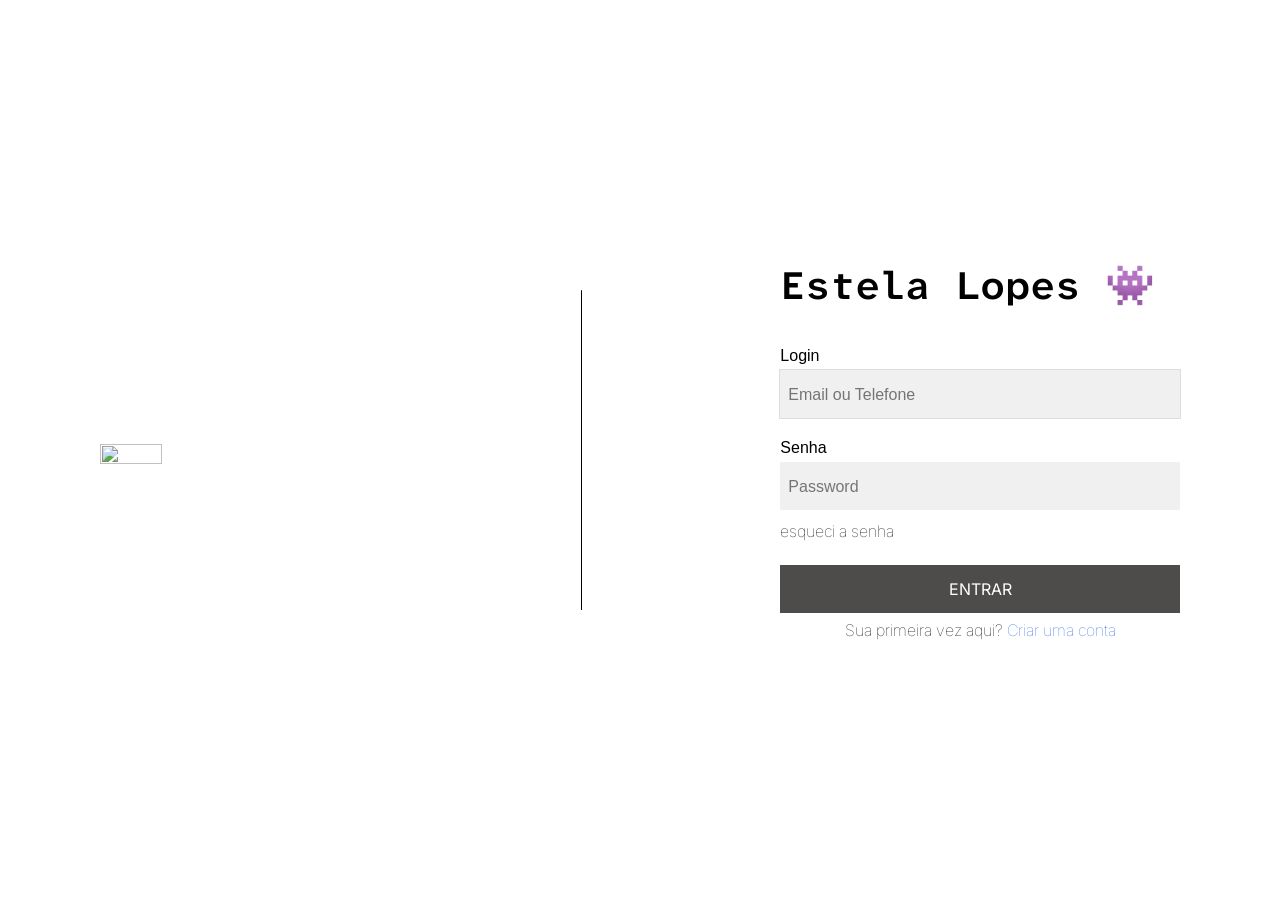
==== sendly/src/main/resources/static/index.html @ 996e6068 "First Commit" ====
<!DOCTYPE html>
<html lang="pt-br">

<head>
    <meta charset="UTF-8">
    <meta name="viewport" content="width=device-width, initial-scale=1.0">
    <link rel="icon" href="./imgs/icon_box.png">
    <link rel="stylesheet" href="css/style.css">
    <title>Sendly</title>
</head>

<body>

    <img src="https://encrypted-tbn0.gstatic.com/images?q=tbn:ANd9GcRw8XS7FVMwHQmdfDC3QMm4pVW6nz7b-dVZwKOjLvi3jgwNynmvGLXzCCy_&s=10" alt="">

    <div id="linha"></div>

    <form action="/cadastro" method="post">

        <h1>Estela Lopes 👾</h1>

        <label for="email" class="labelsAcess">Login</label>
        <input type="email" id="email" name="email" required maxlength="50" placeholder="Email ou Telefone" autofocus>
        <p></p>   
        
        <label for="password" class="labelsAcess">Senha</label>
        <input type="password" id="password" name="password" required maxlength="50" placeholder="Password">
        <p></p>
        <label for="esqueciSenhaA"><a href="#" id="esqueciSenhaA">esqueci a senha</a></label>

        <input type="submit" value="ENTRAR" href="./menuprincipal.html">
        <label for="a_criarUmaConta">Sua primeira vez aqui? <a id="a_criarUmaConta" href="#">Criar uma conta</a></label>
    </form>

    <script src="./js/javascript.js"></script>
</body>
</html>
---- sendly/src/main/resources/static/css/style.css ----
@import url('https://fonts.googleapis.com/css2?family=Inter:wght@100;400;700;900&display=swap');
@import url('https://fonts.googleapis.com/css2?family=Atkinson+Hyperlegible+Mono:ital,wght@0,200..800;1,200..800&display=swap');

*{
    font-family:Arial, Helvetica, sans-serif;
    padding: 0;
    margin: 0;
    box-sizing: border-box;
}

body{
    display: flex;
    flex-direction: column;
    align-items: center;
}

img{
    margin-top: 2.75rem;
    margin-bottom: 2rem;
    cursor: pointer;
    height: auto;
    width: 44%;
}

h1{
    font-family: "Atkinson Hyperlegible Mono", sans-serif;
    margin-bottom: 2.18rem;
    font-size: 2.5rem;
    font-weight: 600;
    color: #000000;
    text-align: center;
}

form{
    display: flex;
    flex-direction: column;
    max-width: 22.12rem;
    width: 100%;
}

.labelsAcess{
    font-size: 1rem;
    margin-bottom: 0.31rem;
}

input:required{
    border: none;
    height: 3rem;
    font-size: 1rem;
    background-color: #F0F0F0;
    padding-left: 0.5rem;
    padding-top: 0.1rem;
    width: 100%;
}

input:focus{
    outline: 0.1px solid rgba(0, 0, 0, 0.1);
    box-shadow: 0 0 0 1px rgba(0, 0, 0, 0.03);
}

label[for='password']{
    margin-top: 1.31rem;
}

label[for="esqueciSenhaA"]{
    margin-top: 0.7rem;
    margin-bottom: 1.5rem;
}

label[for="esqueciSenhaA"]:hover{
    text-decoration: underline;
}

a{
    text-decoration: none;
}

label[for="a_criarUmaConta"] a{
    color: #336AEA;
}

label[for="a_criarUmaConta"] a:hover{
    text-decoration: underline;
}

label[for="a_criarUmaConta"]{
    align-self: center;
}

label:has(a) a, label:has(a){
    font-family: 'Inter', sans-serif; 
    color: #000000;
    font-weight: 100;
    font-size: 1rem;
}

input[type="submit"]{
    border:none;
    cursor: pointer;
    color: #ffff;
    align-self: center;
    font-family: 'Inter', sans-serif;
    background-color: #4E4B4B;
    margin-bottom: 0.43rem;
    font-weight: 400;
    font-size: 1rem;
    height: 3rem;
    width: 70%;
}

input[type="submit"]:hover{
    background-color: #5c5959;
    transition: 0.1s;
}


@media(min-width:768px) and (orientation: portrait){

    form{
        max-width: 30rem ;
    }
}

@media(min-width:768px) and (orientation: landscape){

    form{
        max-width: 30rem ;
    }

    body{
        flex-direction: row;
        justify-content: space-around;
        align-items: center;
        height: 100vh;
    }

    form{
        max-width: 25rem;
    }

    img{
        width: 22%;
        height: fit-content;
        
    }

    input[type="submit"]{
        align-self: left;
        width: 100%;
    }

    #linha{
        height: 25vw;
        width: 0.5px;
        border-radius: 25px;
        background-color: black;
    }

    h1{
        text-align: left;
    }

}

@media(min-width: 1200px){

    body{
        flex-direction: row;
        justify-content: space-around;
        align-items: center;
        height: 100vh;
    }

    form{
        max-width: 25rem;
    }

    img{
        width: 22%;
        height: fit-content;
        
    }

    input[type="submit"]{
        align-self: left;
        width: 100%;
    }

    #linha{
        height: 25vw;
        width: 0.5px;
        border-radius: 25px;
        background-color: black;
    }

    h1{
        text-align: left;
    }

}
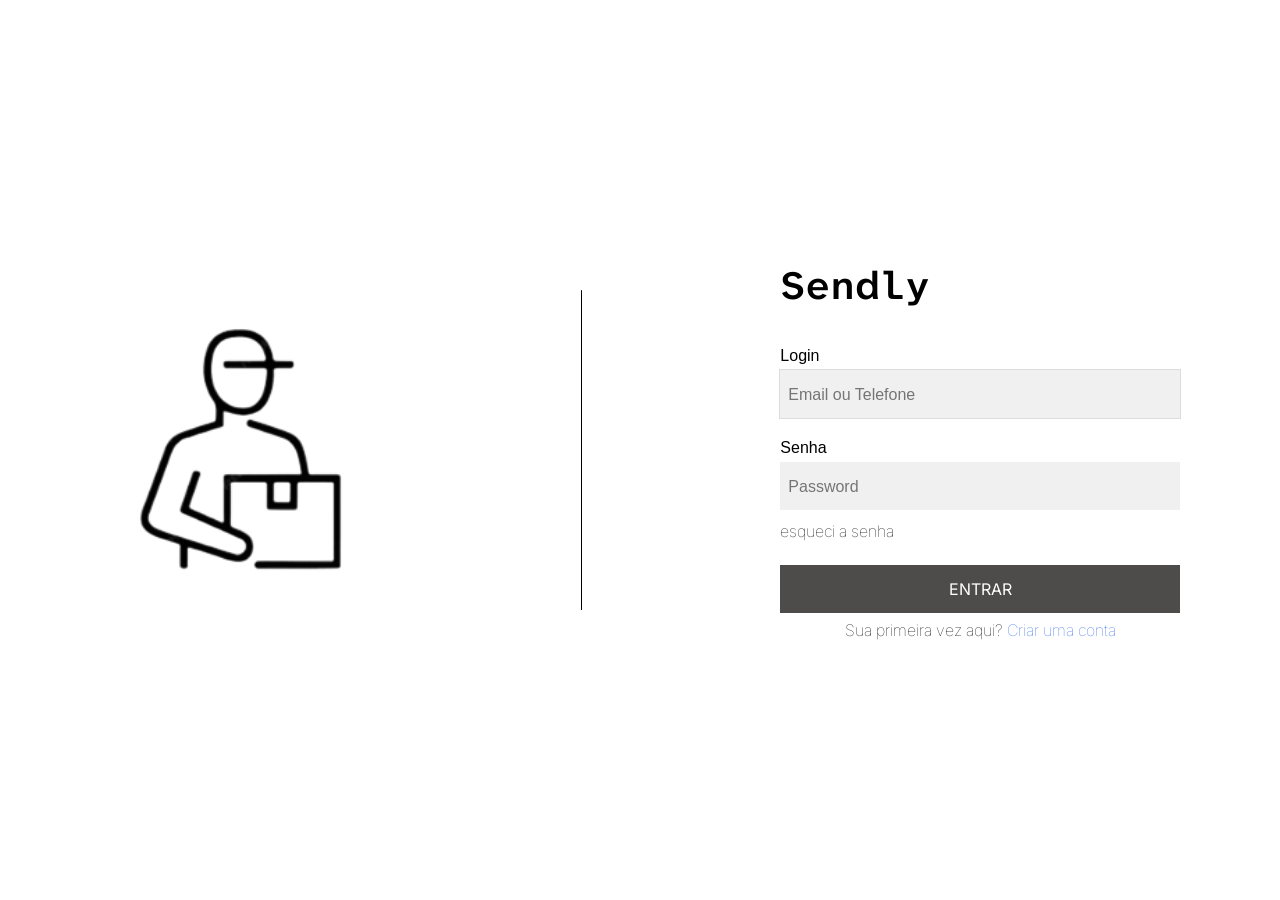
==== commit ba131e72: "organizacao 1.0.0v" ====
--- a/sendly/src/main/resources/static/index.html
+++ b/sendly/src/main/resources/static/index.html
@@ -11,13 +11,13 @@
 
 <body>
 
-    <img src="https://encrypted-tbn0.gstatic.com/images?q=tbn:ANd9GcRw8XS7FVMwHQmdfDC3QMm4pVW6nz7b-dVZwKOjLvi3jgwNynmvGLXzCCy_&s=10" alt="">
+    <img src="imgs/icon_entregador.png" alt="">
 
     <div id="linha"></div>
 
     <form action="/cadastro" method="post">
 
-        <h1>Estela Lopes 👾</h1>
+        <h1>Sendly</h1>
 
         <label for="email" class="labelsAcess">Login</label>
         <input type="email" id="email" name="email" required maxlength="50" placeholder="Email ou Telefone" autofocus>
@@ -26,10 +26,10 @@
         <label for="password" class="labelsAcess">Senha</label>
         <input type="password" id="password" name="password" required maxlength="50" placeholder="Password">
         <p></p>
-        <label for="esqueciSenhaA"><a href="#" id="esqueciSenhaA">esqueci a senha</a></label>
+        <label for="esqueciSenhaA"><a href="./esqueciSenha.html" id="esqueciSenhaA">esqueci a senha</a></label>
 
-        <input type="submit" value="ENTRAR" href="./menuprincipal.html">
-        <label for="a_criarUmaConta">Sua primeira vez aqui? <a id="a_criarUmaConta" href="#">Criar uma conta</a></label>
+        <input type="submit" value="ENTRAR" href="./menuPrincipal.html">
+        <label for="a_criarUmaConta">Sua primeira vez aqui? <a id="a_criarUmaConta" href="./criarConta.html">Criar uma conta</a></label>
     </form>
 
     <script src="./js/javascript.js"></script>
